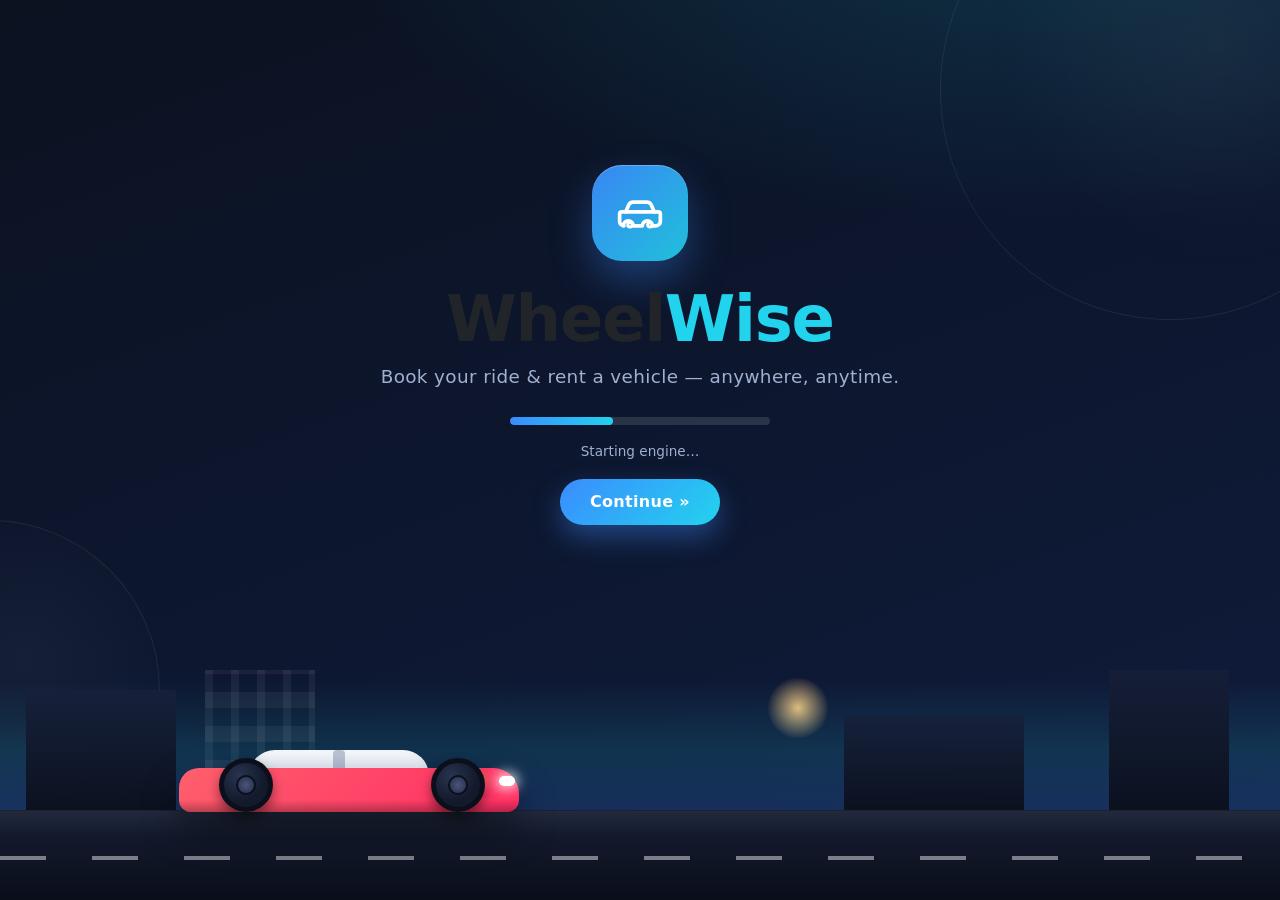
==== index.html @ 5a42f60f "R1 frontend validation" ====
<!DOCTYPE html>
<html lang="en">
<head>
    <meta charset="UTF-8">
    <meta name="viewport" content="width=device-width, initial-scale=1.0">
    <title>WheelWise | Vehicle Booking</title>

    <!-- Bootstrap 5 CSS (CDN) -->
    <link href="https://cdn.jsdelivr.net/npm/bootstrap@5.3.3/dist/css/bootstrap.min.css" rel="stylesheet">

    <!-- Custom CSS -->
    <link rel="stylesheet" href="css/style.css">
</head>
<body>

    <!-- =============================================
         SPLASH SCREEN
         index.html → auto-navigates → login.html
         ============================================= -->
    <section id="splash" class="splash-screen d-flex align-items-center justify-content-center text-center">

        <!-- Decorative background rings -->
        <div class="splash-bg-rings" aria-hidden="true">
            <span class="bg-ring bg-ring-1"></span>
            <span class="bg-ring bg-ring-2"></span>
        </div>

        <!-- Main splash content -->
        <div class="container splash-content">
            <div class="row justify-content-center">
                <div class="col-12 col-sm-10 col-md-8 col-lg-6">

                    <!-- Brand logo badge -->
                    <div class="splash-logo mx-auto d-flex align-items-center justify-content-center">
                        <svg viewBox="0 0 24 24" fill="none" xmlns="http://www.w3.org/2000/svg" role="img" aria-label="WheelWise car logo">
                            <path d="M5.4 11.5 6.8 8.3a2.2 2.2 0 0 1 2-1.3h6.4a2.2 2.2 0 0 1 2 1.3l1.4 3.2"
                                  stroke="#fff" stroke-width="1.7" stroke-linecap="round" stroke-linejoin="round"/>
                            <path d="M3.6 11.5h16.8a1 1 0 0 1 1 1v3.4a2 2 0 0 1-2 2h-1.7a2.3 2.3 0 0 0-4.6 0h-4.2a2.3 2.3 0 0 0-4.6 0H4.6a2 2 0 0 1-2-2v-3.4a1 1 0 0 1 1-1z"
                                  stroke="#fff" stroke-width="1.7" stroke-linejoin="round"/>
                            <circle cx="7.4" cy="17.4" r="1.05" stroke="#fff" stroke-width="1.4"/>
                            <circle cx="16.6" cy="17.4" r="1.05" stroke="#fff" stroke-width="1.4"/>
                        </svg>
                    </div>

                    <!-- App name -->
                    <h1 class="app-name">Wheel<span class="text-accent">Wise</span></h1>

                    <!-- Tagline -->
                    <p class="app-tagline mb-0">
                        Book your ride &amp; rent a vehicle — anywhere, anytime.
                    </p>

                    <!-- Loading progress -->
                    <div class="progress splash-loader mx-auto" role="progressbar" aria-label="Loading the app"
                         aria-valuemin="0" aria-valuemax="100">
                        <div id="splashProgress" class="progress-bar progress-bar-striped progress-bar-animated"
                             style="width: 0%;"></div>
                    </div>

                    <!-- Status text -->
                    <p id="splashStatus" class="splash-status mt-3 mb-0">Starting engine…</p>

                    <!-- Continue button -->
                    <button id="btnContinue" type="button" class="btn btn-continue mt-3">
                        Continue&nbsp;&raquo;
                    </button>

                </div>
            </div>
        </div>

        <!-- Vehicle-themed visual area (bottom scene) -->
        <div class="vehicle-scene" aria-hidden="true">
            <div class="scene-glow"></div>
            <div class="scene-sky"></div>

            <!-- City skyline silhouette -->
            <div class="skyline">
                <span class="bldg b1"></span>
                <span class="bldg b2"></span>
                <span class="bldg b3"></span>
                <span class="bldg b4"></span>
            </div>

            <!-- Animated car driving onto the road -->
            <div class="road"></div>
            <div class="car-track">
                <div class="car">
                    <div class="car-cabin"></div>
                    <div class="car-body"></div>
                    <span class="car-headlight"></span>
                    <div class="wheel wheel-rear"></div>
                    <div class="wheel wheel-front"></div>
                </div>
            </div>
        </div>

    </section>

    <!-- jQuery (CDN) -->
    <script src="https://code.jquery.com/jquery-3.7.1.min.js"></script>
    <!-- Bootstrap JS bundle (CDN) -->
    <script src="https://cdn.jsdelivr.net/npm/bootstrap@5.3.3/dist/js/bootstrap.bundle.min.js"></script>
    <!-- Custom JS -->
    <script src="js/main.js"></script>

</body>
</html>
---- css/style.css ----
/* =============================================
   WheelWise — Global Stylesheet
   Stack: HTML / CSS / Bootstrap 5
   Design: clean, modern, vehicle-themed
   ============================================= */

/* ─────────────────────────────────────────────
   1. DESIGN TOKENS
   ───────────────────────────────────────────── */
:root {
    /* Dark palette */
    --bg-dark:    #0b1220;
    --bg-deep:    #0d1730;
    --bg-card:    #131c35;
    --accent:     #3b8cff;
    --accent-2:   #22d3ee;
    --text-main:  #f4f7ff;
    --text-muted: #9fb0d0;

    /* Light palette */
    --white:      #ffffff;
    --gray-50:    #f8f9fa;
    --gray-100:   #f1f3f5;
    --gray-200:   #e9ecef;
    --gray-500:   #6c757d;
    --gray-700:   #495057;
    --gray-900:   #212529;

    /* Semantic */
    --success:    #10b981;
    --danger:     #ef4444;
    --warning:    #f59e0b;
}

/* ─────────────────────────────────────────────
   2. RESET / GLOBAL
   ───────────────────────────────────────────── */
*,
*::before,
*::after {
    box-sizing: border-box;
    -webkit-tap-highlight-color: transparent;
}

body {
    margin: 0;
    font-family: system-ui, -apple-system, "Segoe UI", Roboto, Helvetica, Arial, sans-serif;
    font-size: 15px;
    line-height: 1.6;
    color: var(--gray-900);
    background: var(--gray-50);
    -webkit-font-smoothing: antialiased;
    -moz-osx-font-smoothing: grayscale;
}

img { max-width: 100%; height: auto; }
a { color: var(--accent); text-decoration: none; }
a:hover { text-decoration: underline; }

h1, h2, h3, h4, h5, h6 {
    line-height: 1.25;
    font-weight: 700;
    color: var(--gray-900);
}

.text-accent { color: var(--accent-2); }


/* ─────────────────────────────────────────────
   3. SPLASH SCREEN
   ───────────────────────────────────────────── */
.splash-screen {
    position: relative;
    min-height: 100vh;
    overflow: hidden;
    color: var(--text-main);
    background:
        radial-gradient(1200px 520px at 82% -10%, rgba(34, 211, 238, 0.16), transparent 60%),
        radial-gradient(900px 480px at 8% 112%, rgba(59, 140, 255, 0.20), transparent 60%),
        linear-gradient(160deg, var(--bg-dark) 0%, var(--bg-deep) 55%, #101c3d 100%);
}

/* Decorative background rings */
.splash-bg-rings {
    position: absolute;
    inset: 0;
    z-index: 0;
    pointer-events: none;
}
.bg-ring {
    position: absolute;
    border: 1px solid rgba(255, 255, 255, 0.07);
    border-radius: 50%;
    background: radial-gradient(circle at 60% 40%, rgba(255, 255, 255, 0.04), transparent 60%);
}
.bg-ring-1 { width: 460px; height: 460px; top: -140px; right: -120px; }
.bg-ring-2 { width: 340px; height: 340px; bottom: 40px; left: -180px; }

/* Main content sits above the vehicle scene */
.splash-content {
    position: relative;
    z-index: 2;
    padding-bottom: 210px;
}

/* Brand logo badge */
.splash-logo {
    width: 96px;
    height: 96px;
    border-radius: 30px;
    background: linear-gradient(135deg, rgba(59, 140, 255, 0.95), rgba(34, 211, 238, 0.9));
    box-shadow: 0 18px 40px rgba(59, 140, 255, 0.35), inset 0 1px 0 rgba(255, 255, 255, 0.25);
    animation: splashFadeUp .7s ease both;
}
.splash-logo svg { width: 52px; height: 52px; }

/* App name + tagline */
.app-name {
    font-size: clamp(2.5rem, 7vw, 4rem);
    font-weight: 800;
    letter-spacing: -0.02em;
    margin: 1.1rem 0 0.2rem;
    animation: splashFadeUp .7s ease .12s both;
}
.app-name .text-accent { color: var(--accent-2); }

.app-tagline {
    font-size: clamp(.95rem, 2.6vw, 1.15rem);
    color: var(--text-muted);
    letter-spacing: .02em;
    animation: splashFadeUp .7s ease .22s both;
}

/* Loading progress bar */
.splash-loader {
    height: 8px;
    max-width: 260px;
    width: 100%;
    margin: 1.6rem auto 0;
    border-radius: 999px;
    background: rgba(255, 255, 255, 0.12);
    overflow: hidden;
    animation: splashFadeUp .7s ease .32s both;
}
.splash-loader .progress-bar {
    background: linear-gradient(90deg, var(--accent), var(--accent-2));
    border-radius: 999px;
}

.splash-status {
    font-size: .85rem;
    color: var(--text-muted);
    animation: splashFadeUp .7s ease .42s both;
}

/* Continue button */
.btn-continue {
    background: linear-gradient(135deg, var(--accent), var(--accent-2));
    color: #fff;
    border: 0;
    padding: .7rem 1.9rem;
    border-radius: 50rem;
    font-weight: 600;
    letter-spacing: .02em;
    box-shadow: 0 12px 28px rgba(59, 140, 255, 0.4);
    transition: transform .18s ease, box-shadow .18s ease, filter .18s ease;
    animation: splashFadeUp .7s ease .52s both;
}
.btn-continue:hover,
.btn-continue:focus {
    color: #fff;
    transform: translateY(-2px);
    box-shadow: 0 16px 34px rgba(59, 140, 255, 0.5);
    filter: brightness(1.04);
    text-decoration: none;
}

/* Entrance keyframe */
@keyframes splashFadeUp {
    from { opacity: 0; transform: translateY(26px); }
    to   { opacity: 1; transform: translateY(0); }
}

/* ─────────────────────────────────────────────
   4. VEHICLE SCENE (splash screen bottom)
   ───────────────────────────────────────────── */
.vehicle-scene {
    position: absolute;
    left: 0;
    right: 0;
    bottom: 0;
    height: 230px;
    overflow: hidden;
    pointer-events: none;
    z-index: 1;
}

/* Distant sunset glow */
.scene-glow {
    position: absolute;
    left: 60%;
    top: 8px;
    width: 60px;
    height: 60px;
    border-radius: 50%;
    background: radial-gradient(circle, rgba(255, 205, 130, 0.9), rgba(255, 170, 90, 0.05) 70%);
}
.scene-sky {
    position: absolute;
    left: 0;
    right: 0;
    bottom: 90px;
    height: 130px;
    background: linear-gradient(180deg, transparent, rgba(34, 211, 238, 0.14) 55%, rgba(59, 140, 255, 0.18));
}

/* City skyline */
.skyline {
    position: absolute;
    inset: 10px 0 90px 0;
}
.bldg {
    position: absolute;
    bottom: 0;
    background: linear-gradient(180deg, rgba(22, 32, 58, 0.92), rgba(11, 15, 28, 0.95));
    border-radius: 4px 4px 0 0;
}
.bldg.b1 { width: 150px; height: 120px; left: 2%; }
.bldg.b2 {
    width: 110px; height: 175px; left: 16%;
    background-image:
        repeating-linear-gradient(90deg, rgba(255, 255, 255, 0.06) 0 8px, transparent 8px 26px),
        repeating-linear-gradient(0deg, rgba(255, 255, 255, 0.05) 0 16px, transparent 16px 34px);
}
.bldg.b3 { width: 180px; height: 95px; right: 20%; }
.bldg.b4 { width: 120px; height: 150px; right: 4%; }

/* Road */
.road {
    position: absolute;
    left: 0;
    right: 0;
    bottom: 0;
    height: 90px;
    background: linear-gradient(to bottom, #161e33, #0a0e1a);
    border-top: 1px solid rgba(255, 255, 255, 0.08);
    z-index: 2;
}
.road::before {
    content: "";
    position: absolute;
    top: 50%;
    left: 0;
    right: 0;
    height: 4px;
    background-image: linear-gradient(90deg, rgba(255, 255, 255, 0.45) 0 46px, transparent 46px 92px);
    background-size: 92px 4px;
    background-repeat: repeat-x;
}
.road::after {
    content: "";
    position: absolute;
    top: 0;
    left: 0;
    right: 0;
    height: 26px;
    background: linear-gradient(to bottom, rgba(255, 255, 255, 0.05), transparent);
}

/* Animated car (splash-only CSS car) */
.car-track {
    position: absolute;
    left: 0;
    right: 0;
    bottom: 88px;
    z-index: 3;
    transform-origin: left center;
    animation: carDrive 1.5s cubic-bezier(.16, .8, .3, 1) both;
}
.car {
    position: relative;
    width: 340px;
    height: 64px;
    margin-left: 14%;
    animation: carIdle 2.6s ease-in-out .3s infinite;
}

/* Car body */
.car-body {
    position: absolute;
    left: 0;
    right: 0;
    top: 20px;
    bottom: 0;
    border-radius: 20px 26px 12px 12px;
    background: linear-gradient(135deg, #ff5f6d, #ff2e63);
    box-shadow: 0 18px 38px rgba(0, 0, 0, 0.45);
}
.car-body::after {
    content: "";
    position: absolute;
    left: 0;
    right: 0;
    bottom: 0;
    height: 12px;
    border-radius: 0 0 12px 12px;
    background: linear-gradient(180deg, rgba(0, 0, 0, 0), rgba(0, 0, 0, 0.28));
}

/* Car cabin (windshield / interior glass) */
.car-cabin {
    position: absolute;
    left: 70px;
    top: 2px;
    width: 180px;
    height: 46px;
    background: linear-gradient(180deg, #f9fbfe, #c9d4e8);
    border-radius: 26px 26px 8px 8px;
    box-shadow: inset 0 -6px 10px rgba(60, 80, 120, 0.18);
}
.car-cabin::before {
    content: "";
    position: absolute;
    top: 0;
    bottom: 8px;
    left: 84px;
    width: 12px;
    background: rgba(80, 96, 140, 0.35);
    border-radius: 4px;
}

/* Headlight (front) */
.car-headlight {
    position: absolute;
    right: 4px;
    top: 28px;
    width: 16px;
    height: 10px;
    background: #fff;
    border-radius: 6px;
    box-shadow: 0 0 12px 4px rgba(255, 255, 255, 0.7);
}
.car-headlight::after {
    content: "";
    position: absolute;
    left: -26px;
    top: 0;
    width: 10px;
    height: 10px;
    border-radius: 4px;
    background: #ffd166;
    box-shadow: 0 0 8px 2px rgba(255, 209, 102, 0.6);
}

/* Wheels */
.wheel {
    position: absolute;
    bottom: 0;
    width: 54px;
    height: 54px;
    border-radius: 50%;
    background: radial-gradient(circle at 35% 30%, #2a3350, #131a2c 60%);
    border: 5px solid #0b0f1c;
    box-shadow: 0 6px 12px rgba(0, 0, 0, 0.45);
}
.wheel::after {
    content: "";
    position: absolute;
    top: 50%;
    left: 50%;
    width: 20px;
    height: 20px;
    margin: -10px 0 0 -10px;
    border-radius: 50%;
    background: radial-gradient(circle, #4a5578, #232c49);
    border: 2px solid #0b0f1c;
}
.wheel-rear  { left: 40px; }
.wheel-front { right: 34px; }

/* Car animations */
@keyframes carDrive {
    from { transform: translateX(150%); }
    to   { transform: translateX(0); }
}
@keyframes carIdle {
    0%, 100% { transform: translateY(0); }
    50%      { transform: translateY(-6px); }
}

/* Splash responsive */
@media (max-width: 991.98px) {
    .vehicle-scene { height: 205px; }
    .car-track { bottom: 78px; }
}

@media (max-width: 767.98px) {
    .splash-content { padding-bottom: 150px; }
    .splash-logo { width: 84px; height: 84px; border-radius: 24px; }
    .splash-logo svg { width: 46px; height: 46px; }
    .skyline { opacity: .7; }
}

@media (max-width: 575.98px) {
    .vehicle-scene { height: 165px; }
    .road { height: 62px; }
    .scene-sky { bottom: 62px; height: 95px; }
    .skyline { bottom: 62px; }
    .car-track { bottom: 60px; }
    .splash-content { padding-bottom: 120px; }
    .btn-continue { padding: .62rem 1.5rem; font-size: .95rem; }

    @keyframes carDrive {
        from { transform: translateX(150%) scale(.62); transform-origin: left center; }
        to   { transform: translateX(0)     scale(.62); transform-origin: left center; }
    }
}

@media (max-height: 620px) {
    .vehicle-scene { height: 150px; }
    .road { height: 58px; }
    .scene-sky { bottom: 58px; height: 85px; }
    .skyline { bottom: 58px; }
    .car-track { bottom: 56px; }
    .splash-content { padding-bottom: 100px; }
}


/* ─────────────────────────────────────────────
   5. AUTH PAGES (Login / Register)
   Light background, centered card
   ───────────────────────────────────────────── */
.auth-screen {
    min-height: 100vh;
    display: flex;
    align-items: center;
    justify-content: center;
    padding: 2.5rem 1rem;
    background: var(--gray-50);
}

.auth-card {
    width: 100%;
    max-width: 440px;
    background: var(--white);
    border: 1px solid var(--gray-200);
    border-radius: 24px;
    padding: 2.4rem 2.5rem 2rem;
    box-shadow: 0 8px 30px rgba(0, 0, 0, 0.08), 0 2px 8px rgba(0, 0, 0, 0.04);
}

/* Branding */
.auth-logo {
    width: 64px;
    height: 64px;
    border-radius: 18px;
    background: linear-gradient(135deg, var(--accent), var(--accent-2));
    box-shadow: 0 12px 26px rgba(59, 140, 255, 0.3);
    display: flex;
    align-items: center;
    justify-content: center;
}
.auth-logo svg { width: 34px; height: 34px; }

.auth-title {
    font-size: clamp(1.6rem, 4vw, 2rem);
    font-weight: 800;
    letter-spacing: -0.02em;
    margin: 1rem 0 0.1rem;
    color: var(--gray-900);
}
.auth-title .text-accent { color: var(--accent); }

.auth-welcome {
    font-size: clamp(1.05rem, 3vw, 1.3rem);
    font-weight: 600;
    margin-bottom: 0.15rem;
    color: var(--gray-900);
}
.auth-subtext {
    font-size: .92rem;
    color: var(--gray-500);
}

/* Form labels + inputs */
.auth-card .form-label {
    font-size: .88rem;
    font-weight: 500;
    color: var(--gray-700);
    margin-bottom: .35rem;
}

.auth-card .form-control {
    background: var(--white);
    border: 1px solid var(--gray-200);
    color: var(--gray-900);
    padding: .68rem .9rem;
    border-radius: 12px;
}
.auth-card .form-control::placeholder { color: var(--gray-500); }
.auth-card .form-control:focus {
    background: var(--white);
    border-color: var(--accent);
    color: var(--gray-900);
    box-shadow: 0 0 0 0.25rem rgba(59, 140, 255, 0.15);
}

/* Input group adornments */
.auth-card .input-group-text {
    background: var(--gray-50);
    border: 1px solid var(--gray-200);
    border-right: 0;
    color: var(--gray-500);
    border-radius: 12px 0 0 12px;
}

.btn-toggle-pw {
    background: var(--gray-50);
    border: 1px solid var(--gray-200);
    border-left: 0;
    color: var(--gray-500);
    border-radius: 0 12px 12px 0;
}
.btn-toggle-pw:hover,
.btn-toggle-pw:focus {
    background: var(--gray-100);
    border-color: var(--gray-200);
    color: var(--gray-700);
    box-shadow: none;
}

/* Remember-me + forgot layout */
.auth-tools .form-check-label {
    font-size: .9rem;
    color: var(--gray-500);
}
.auth-card .form-check-input {
    background-color: var(--gray-100);
    border-color: var(--gray-200);
}
.auth-card .form-check-input:checked {
    background-color: var(--accent);
    border-color: var(--accent);
}
.link-forgot {
    color: var(--accent);
    font-size: .9rem;
    text-decoration: none;
}
.link-forgot:hover {
    color: var(--accent-2);
    text-decoration: underline;
}

/* Validation state */
.auth-card .has-error .invalid-feedback {
    display: block;
    color: var(--danger);
    font-size: .82rem;
    margin-top: .3rem;
}
.auth-card .has-error .form-control {
    border-color: var(--danger);
    background-image: none;
}
.auth-card .has-error .input-group-text,
.auth-card .has-error .btn-toggle-pw {
    border-color: var(--danger);
}

/* Auth alert (forgot password info) */
.auth-alert {
    background: rgba(59, 140, 255, 0.06);
    border: 1px solid rgba(59, 140, 255, 0.2);
    color: var(--gray-700);
    border-radius: 12px;
    font-size: .88rem;
}

/* Submit button */
.btn-login {
    background: var(--bg-dark);
    color: #fff;
    border: 0;
    padding: .75rem 1.5rem;
    border-radius: 50rem;
    font-weight: 600;
    letter-spacing: .02em;
    transition: background .18s ease, transform .18s ease, box-shadow .18s ease;
}
.btn-login:hover,
.btn-login:focus {
    background: var(--accent);
    color: #fff;
    transform: translateY(-2px);
    box-shadow: 0 12px 28px rgba(59, 140, 255, 0.3);
}
.btn-login:disabled {
    opacity: .65;
    transform: none;
    box-shadow: none;
}

.auth-switch {
    color: var(--gray-500);
    font-size: .92rem;
}
.auth-link {
    color: var(--accent);
    font-weight: 600;
    text-decoration: none;
}
.auth-link:hover {
    color: var(--accent-2);
    text-decoration: underline;
}

.auth-foot {
    color: var(--gray-500);
    font-size: .78rem;
    letter-spacing: .04em;
}

/* Auth responsive */
@media (max-width: 767.98px) {
    .auth-card { padding: 2rem 1.6rem 1.7rem; }
    .auth-screen { padding: 1.5rem 1rem; }
}

@media (max-width: 575.98px) {
    .auth-card { padding: 1.7rem 1.2rem 1.5rem; border-radius: 20px; }
    .auth-tools { flex-wrap: wrap; gap: .5rem; }
    .btn-login { padding: .7rem 1.2rem; }
}


/* ─────────────────────────────────────────────
   6. REGISTER PAGE (extends auth styles)
   ───────────────────────────────────────────── */
.register-terms .form-check-label {
    font-size: .88rem;
    color: var(--gray-500);
    cursor: pointer;
}
.register-terms .form-check-input {
    margin-top: .22em;
}

/* Valid (green) state */
.auth-card .form-control.is-valid {
    border-color: var(--success);
    background-image: none;
    box-shadow: 0 0 0 0.25rem rgba(16, 185, 129, 0.12);
}
.auth-card .form-check-input.is-valid {
    border-color: var(--success);
}

/* Error state for terms checkbox */
.auth-card .has-error .form-check-input {
    border-color: var(--danger);
    box-shadow: 0 0 0 0.22rem rgba(239, 68, 68, 0.12);
}


/* ─────────────────────────────────────────────
   7. SHARED: NAVBAR
   ───────────────────────────────────────────── */
.home-navbar {
    background: rgba(11, 18, 32, 0.92);
    backdrop-filter: blur(10px);
    border-bottom: 1px solid rgba(255, 255, 255, 0.08);
}
.home-navbar .navbar-brand {
    color: #fff;
    font-weight: 800;
    letter-spacing: -0.02em;
    text-decoration: none;
}
.navbar-brand .brand-badge {
    width: 34px;
    height: 34px;
    border-radius: 10px;
    background: linear-gradient(135deg, var(--accent), var(--accent-2));
    box-shadow: 0 8px 18px rgba(59, 140, 255, 0.35);
    flex-shrink: 0;
}
.brand-badge svg { width: 20px; height: 20px; }

.navbar-nav .nav-link {
    color: rgba(244, 247, 255, 0.72);
    font-weight: 500;
    margin-inline: .15rem;
    border-radius: 8px;
    transition: color .15s ease, background .15s ease;
    text-decoration: none;
}
.navbar-nav .nav-link:hover { color: #fff; }
.navbar-nav .nav-link.active {
    color: #fff;
    background: rgba(59, 140, 255, 0.18);
}

.navbar-toggler { border-color: rgba(255, 255, 255, 0.25); }
.navbar-toggler:focus { box-shadow: 0 0 0 .2rem rgba(59, 140, 255, 0.25); }
.navbar-toggler-icon {
    background-image: url("data:image/svg+xml,%3csvg xmlns='http://www.w3.org/2000/svg' viewBox='0 0 30 30'%3e%3cpath stroke='rgba(255,255,255,.75)' stroke-linecap='round' stroke-miterlimit='10' stroke-width='2' d='M4 7h22M4 15h22M4 23h22'/%3e%3c/svg%3e");
}

.btn-logout {
    background: transparent;
    border: 1px solid rgba(255, 255, 255, 0.28);
    color: var(--text-main);
    border-radius: 50rem;
    padding: .45rem 1.2rem;
    font-weight: 600;
    transition: all .18s ease;
}
.btn-logout:hover,
.btn-logout:focus {
    background: var(--danger);
    border-color: var(--danger);
    color: #fff;
    box-shadow: none;
}


/* ─────────────────────────────────────────────
   8. HOME PAGE — HERO
   ───────────────────────────────────────────── */
.hero {
    position: relative;
    overflow: hidden;
    padding: 5rem 0 4.5rem;
    background:
        radial-gradient(1000px 480px at 85% 0%, rgba(34, 211, 238, 0.14), transparent 60%),
        radial-gradient(800px 420px at 0% 90%, rgba(59, 140, 255, 0.16), transparent 60%),
        linear-gradient(165deg, var(--bg-dark), var(--bg-deep) 60%, #101c3d);
    border-bottom: 1px solid rgba(255, 255, 255, 0.06);
}
.hero-pill {
    display: inline-block;
    padding: .35rem .9rem;
    font-size: .8rem;
    font-weight: 600;
    letter-spacing: .08em;
    text-transform: uppercase;
    color: var(--accent-2);
    border: 1px solid rgba(34, 211, 238, 0.4);
    border-radius: 50rem;
    background: rgba(34, 211, 238, 0.08);
}
.hero-title {
    font-size: clamp(2.4rem, 6vw, 3.8rem);
    font-weight: 800;
    letter-spacing: -0.02em;
    margin: 1rem 0 .75rem;
    color: var(--text-main);
}
.hero-text { color: var(--text-muted); font-size: 1.05rem; max-width: 28rem; }

.btn-outline-hero {
    background: transparent;
    border: 1px solid rgba(255, 255, 255, 0.3);
    color: var(--text-main);
    border-radius: 50rem;
    padding: .7rem 1.4rem;
    font-weight: 600;
    transition: all .18s ease;
    text-decoration: none;
}
.btn-outline-hero:hover {
    background: rgba(255, 255, 255, 0.1);
    color: #fff;
    text-decoration: none;
}

.hero-stats { gap: 1.6rem; margin-top: 1.8rem; }
.hero-stats .stat b {
    display: block;
    font-size: 1.5rem;
    font-weight: 800;
    color: #fff;
    line-height: 1.1;
}
.hero-stats .stat span { font-size: .82rem; color: var(--text-muted); }

/* Hero real vehicle photo */
.hero-car-wrap { position: relative; }
.hero-car-wrap img {
    max-width: 540px;
    width: 100%;
    display: block;
    margin: 0 auto;
    filter: drop-shadow(0 24px 40px rgba(0, 0, 0, 0.5));
    animation: heroFloat 4.5s ease-in-out infinite;
}
.hero-road {
    height: 6px;
    margin: 10px 6% 0;
    border-radius: 999px;
    background: linear-gradient(90deg, transparent, rgba(255, 255, 255, 0.5) 14%, rgba(255, 255, 255, 0.5) 86%, transparent);
}
@keyframes heroFloat {
    0%, 100% { transform: translateY(0); }
    50%      { transform: translateY(-12px); }
}

/* Hero responsive */
@media (max-width: 991.98px) {
    .hero { padding: 3.5rem 0; }
    .hero-car-wrap { max-width: 480px; margin: 0 auto; }
}
@media (max-width: 767.98px) {
    .hero-stats { gap: 1.1rem; }
}
@media (max-width: 575.98px) {
    .hero { padding: 3rem 0; }
    .hero-stats .stat b { font-size: 1.2rem; }
}


/* ─────────────────────────────────────────────
   9. SHARED: SECTIONS & TITLES
   ───────────────────────────────────────────── */
.section-pad { padding: 4rem 0; }
.section-title {
    font-weight: 800;
    font-size: clamp(1.7rem, 4vw, 2.3rem);
    letter-spacing: -0.02em;
    color: var(--gray-900);
    margin-bottom: .25rem;
}
.section-sub { color: var(--gray-500); margin-bottom: 0; }

/* Dark-section overrides: titles inside dark hero/footer stay white */
.hero .section-title,
.hero .section-sub,
.dark-section .section-title,
.dark-section .section-sub {
    color: var(--text-main);
}


/* ─────────────────────────────────────────────
   10. SHARED: SEARCH CARD
   ───────────────────────────────────────────── */
.search-card {
    background: var(--white);
    border: 1px solid var(--gray-200);
    border-radius: 20px;
    padding: 1.8rem;
    box-shadow: 0 4px 20px rgba(0, 0, 0, 0.06), 0 1px 4px rgba(0, 0, 0, 0.03);
}
.search-title {
    font-weight: 700;
    font-size: 1.2rem;
    color: var(--gray-900);
    margin-bottom: 1.1rem;
}
.search-card .form-label {
    font-size: .8rem;
    color: var(--gray-500);
    font-weight: 500;
    margin-bottom: .3rem;
}
.search-card .form-control,
.search-card .form-select {
    background: var(--white);
    border: 1px solid var(--gray-200);
    color: var(--gray-900);
    border-radius: 12px;
    padding: .6rem .8rem;
}
.search-card .form-control:focus,
.search-card .form-select:focus {
    background: var(--white);
    border-color: var(--accent);
    color: var(--gray-900);
    box-shadow: 0 0 0 0.25rem rgba(59, 140, 255, 0.12);
}
.search-card .form-select option { color: var(--gray-900); background: var(--white); }
input[type="date"]::-webkit-calendar-picker-indicator { cursor: pointer; }

.btn-search {
    padding: .6rem 1.6rem;
}
.search-count { margin: .9rem 0 0; font-size: .85rem; color: var(--gray-500); }

@media (max-width: 767.98px) {
    .search-card { padding: 1.3rem; }
}


/* ─────────────────────────────────────────────
   11. VEHICLE CARDS (shared across home + vehicles)
   ───────────────────────────────────────────── */

/* --- Vehicle tile: real photo --- */
.vehicle-tile-wrap {
    position: relative;
    width: 100%;
    height: 200px;
    overflow: hidden;
    background: var(--gray-100);
    border-radius: 12px 12px 0 0;
}

.vehicle-tile-img {
    width: 100%;
    height: 100%;
    object-fit: cover;
    transition: transform 0.3s ease;
}

/* --- Card shell --- */
.vehicle-card {
    background: var(--white);
    border: 1px solid var(--gray-200);
    border-radius: 18px;
    overflow: hidden;
    height: 100%;
    transition: transform .2s ease, border-color .2s ease, box-shadow .2s ease;
}
.vehicle-card:hover {
    transform: translateY(-6px);
    border-color: var(--accent);
    box-shadow: 0 18px 40px rgba(0, 0, 0, 0.1);
}
.vehicle-card:hover .vehicle-tile-img {
    transform: scale(1.05);
}

/* Card body */
.vehicle-card-body {
    padding: 1rem 1.1rem 1.1rem;
}
.vehicle-name {
    font-weight: 700;
    font-size: 1.05rem;
    color: var(--gray-900);
}
.type-badge {
    font-size: .72rem;
    font-weight: 600;
    padding: .25rem .6rem;
    border-radius: 50rem;
    background: rgba(59, 140, 255, 0.08);
    color: var(--accent);
    border: 1px solid rgba(59, 140, 255, 0.2);
    white-space: nowrap;
}
.vehicle-meta { color: var(--gray-500); font-size: .82rem; }
.vehicle-price {
    font-size: 1.25rem;
    font-weight: 800;
    color: var(--gray-900);
    margin-bottom: 0;
}
.vehicle-price small {
    font-size: .75rem;
    font-weight: 500;
    color: var(--gray-500);
    margin-left: .15rem;
}

.btn-view {
    background: var(--bg-dark);
    color: #fff;
    border: 0;
    border-radius: 50rem;
    padding: .42rem 1rem;
    font-size: .85rem;
    font-weight: 600;
    transition: background .18s ease, transform .18s ease;
    text-decoration: none;
}
.btn-view:hover {
    background: var(--accent);
    color: #fff;
    transform: translateY(-1px);
    text-decoration: none;
}


/* ─────────────────────────────────────────────
   12. QUICK ACTIONS
   ───────────────────────────────────────────── */
.quick-card {
    display: block;
    background: var(--white);
    border: 1px solid var(--gray-200);
    border-radius: 18px;
    padding: 1.6rem;
    height: 100%;
    color: var(--gray-900);
    text-decoration: none;
    transition: transform .2s ease, border-color .2s ease, box-shadow .2s ease;
}
.quick-card:hover {
    transform: translateY(-5px);
    border-color: var(--accent);
    box-shadow: 0 12px 28px rgba(0, 0, 0, 0.07);
    color: var(--gray-900);
    text-decoration: none;
}
.quick-icon {
    width: 52px;
    height: 52px;
    border-radius: 14px;
    display: flex;
    align-items: center;
    justify-content: center;
    background: linear-gradient(135deg, var(--accent), var(--accent-2));
    box-shadow: 0 10px 22px rgba(59, 140, 255, 0.25);
    margin-bottom: 1rem;
}
.quick-icon svg { width: 26px; height: 26px; stroke: #fff; fill: none; }
.quick-card h5 { font-weight: 700; color: var(--gray-900); margin-bottom: .35rem; }
.quick-card p { color: var(--gray-500); font-size: .9rem; margin-bottom: 0; }


/* ─────────────────────────────────────────────
   13. HOME FOOTER
   ───────────────────────────────────────────── */
.home-footer {
    border-top: 1px solid rgba(255, 255, 255, 0.08);
    background: var(--bg-dark);
    color: var(--text-muted);
    font-size: .85rem;
}
.footer-links { color: rgba(159, 176, 208, 0.6); }
.footer-links a { color: rgba(159, 176, 208, 0.8); text-decoration: none; }
.footer-links a:hover { color: var(--text-main); text-decoration: underline; }

/* Home page responsive */
@media (max-width: 991.98px) {
    .section-pad { padding: 3rem 0; }
}
@media (max-width: 767.98px) {
    .section-pad { padding: 2.5rem 0; }
}


/* ─────────────────────────────────────────────
   14. VEHICLES PAGE (listing / filters)
   ───────────────────────────────────────────── */
.page-bg { background: var(--gray-50); }

/* Availability badge */
.avail-badge {
    font-size: .72rem;
    font-weight: 600;
    padding: .25rem .6rem;
    border-radius: 50rem;
    white-space: nowrap;
}
.avail-badge.available {
    background: rgba(16, 185, 129, 0.1);
    color: var(--success);
    border: 1px solid rgba(16, 185, 129, 0.3);
}
.avail-badge.unavailable {
    background: rgba(239, 68, 68, 0.08);
    color: var(--danger);
    border: 1px solid rgba(239, 68, 68, 0.25);
}

/* Filter / toolbar area */
.vehicles-toolbar {
    background: var(--white);
    border: 1px solid var(--gray-200);
    border-radius: 16px;
    padding: 1rem 1.2rem;
    box-shadow: 0 2px 8px rgba(0, 0, 0, 0.04);
}
.vehicles-toolbar .form-label {
    font-size: .82rem;
    color: var(--gray-500);
    font-weight: 500;
    margin-bottom: .3rem;
}
.vehicles-toolbar .form-control,
.vehicles-toolbar .form-select {
    background: var(--white);
    border: 1px solid var(--gray-200);
    color: var(--gray-900);
    border-radius: 12px;
    padding: .5rem .75rem;
}
.vehicles-toolbar .form-control:focus,
.vehicles-toolbar .form-select:focus {
    border-color: var(--accent);
    box-shadow: 0 0 0 0.2rem rgba(59, 140, 255, 0.1);
}
.vehicles-toolbar .form-select option { color: var(--gray-900); background: var(--white); }

/* Clear filters button */
.btn-clear-filters {
    background: transparent;
    border: 1px solid var(--gray-200);
    color: var(--gray-700);
    border-radius: 50rem;
    padding: .6rem 1.3rem;
    font-weight: 600;
    transition: all .18s ease;
}
.btn-clear-filters:hover,
.btn-clear-filters:focus {
    background: var(--gray-100);
    border-color: var(--gray-500);
    color: var(--gray-900);
    box-shadow: none;
}

/* Sort controls */
.sort-label { color: var(--gray-500); font-size: .88rem; white-space: nowrap; }
.sort-select {
    width: auto;
    min-width: 200px;
    background: var(--white);
    border: 1px solid var(--gray-200);
    color: var(--gray-900);
    border-radius: 12px;
    padding: .45rem .9rem;
}
.sort-select:focus {
    border-color: var(--accent);
    box-shadow: 0 0 0 0.2rem rgba(59, 140, 255, 0.1);
}
.sort-select option { color: var(--gray-900); background: var(--white); }

/* No-results block */
.no-results h3 { color: var(--gray-900); font-weight: 700; margin-bottom: .3rem; }
.no-results p { color: var(--gray-500); }
.no-results-icon {
    width: 68px;
    height: 68px;
    border-radius: 50%;
    display: flex;
    align-items: center;
    justify-content: center;
    background: var(--gray-100);
    border: 1px solid var(--gray-200);
}
.no-results-icon svg {
    width: 30px;
    height: 30px;
    stroke: var(--accent);
}

/* Vehicles page responsive */
@media (max-width: 991.98px) {
    .sort-select { min-width: 180px; }
}
@media (max-width: 767.98px) {
    .vehicles-toolbar { align-items: flex-start; }
    .sort-select { width: 100%; }
}


/* ─────────────────────────────────────────────
   15. VEHICLE DETAILS PAGE
   ───────────────────────────────────────────── */

/* Back button */
.btn-back-vehicles {
    background: transparent;
    border: 1px solid var(--gray-200);
    color: var(--gray-700);
    border-radius: 50rem;
    padding: .5rem 1.2rem;
    font-weight: 600;
    transition: all .18s ease;
    text-decoration: none;
}
.btn-back-vehicles:hover,
.btn-back-vehicles:focus {
    background: var(--gray-100);
    border-color: var(--gray-500);
    color: var(--gray-900);
    box-shadow: none;
    text-decoration: none;
}

/* Card container */
.details-card {
    background: var(--white);
    border: 1px solid var(--gray-200);
    border-radius: 20px;
    padding: 1.5rem;
    box-shadow: 0 2px 12px rgba(0, 0, 0, 0.04);
}
.details-title {
    font-size: 1.15rem;
    font-weight: 700;
    color: var(--gray-900);
    margin-bottom: 1rem;
}

/* Large vehicle photo */
.detail-tile-img {
    width: 100%;
    height: auto;
    max-height: 400px;
    object-fit: cover;
    border-radius: 12px;
    display: block;
}

.detail-name {
    font-size: clamp(1.5rem, 3vw, 2.1rem);
    font-weight: 800;
    letter-spacing: -0.02em;
    color: var(--gray-900);
    margin-bottom: 0;
}
.detail-description { color: var(--gray-500); line-height: 1.7; margin-bottom: 0; }

/* Features grid */
.feature-list {
    list-style: none;
    margin: 0;
    padding: 0;
    display: grid;
    gap: .6rem;
    grid-template-columns: 1fr;
}
@media (min-width: 576px) {
    .feature-list { grid-template-columns: 1fr 1fr; }
}
.feature-list li {
    display: flex;
    align-items: center;
    gap: .55rem;
    color: var(--gray-700);
    font-size: .92rem;
    background: var(--gray-50);
    border: 1px solid var(--gray-200);
    padding: .55rem .75rem;
    border-radius: 10px;
}
.feature-list li::before {
    content: "\2713";
    color: var(--success);
    font-weight: 700;
}

/* Specifications */
.spec-row {
    display: flex;
    justify-content: space-between;
    align-items: center;
    padding: .55rem 0;
    border-bottom: 1px dashed var(--gray-200);
    font-size: .95rem;
}
.spec-row:last-child { border-bottom: 0; }
.spec-label { color: var(--gray-500); }
.spec-value { color: var(--gray-900); font-weight: 600; }

/* Booking summary (details page sidebar) */
.summary-img-wrap {
    width: 100%;
    height: 160px;
    overflow: hidden;
    border-radius: 8px;
    margin-bottom: 12px;
    background: var(--gray-100);
}
.summary-img-wrap img {
    width: 100%;
    height: 100%;
    object-fit: cover;
}

/* Vehicle photo in the confirmation page (booking.html "Your Ride", confirmation.html "Vehicle") */
.confirmation-img-wrap {
    width: 100%;
    height: 180px;
    overflow: hidden;
    border-radius: 8px;
    margin-bottom: 14px;
    background: var(--gray-100);
}
.confirmation-img-wrap img {
    width: 100%;
    height: 100%;
    object-fit: cover;
    display: block;
}

/* Vehicle photo strip on My Bookings cards */
.booking-card-img {
    width: 100%;
    height: 140px;
    object-fit: cover;
    display: block;
    background: var(--gray-100);
}

/* Vehicle photo inside the My Bookings detail modal */
.booking-modal-img-wrap {
    width: 100%;
    max-height: 220px;
    overflow: hidden;
    border-radius: 8px;
    margin-bottom: 14px;
    background: var(--gray-100);
}
.booking-modal-img-wrap img {
    width: 100%;
    height: 100%;
    object-fit: cover;
    display: block;
}

.summary-row {
    display: flex;
    justify-content: space-between;
    align-items: center;
    padding: .45rem 0;
    color: var(--gray-500);
    font-size: .95rem;
}
.summary-row strong { color: var(--gray-900); }
.days-input {
    width: 96px;
    text-align: center;
    background: var(--white);
    border: 1px solid var(--gray-200);
    color: var(--gray-900);
    border-radius: 12px;
    padding: .45rem .6rem;
}
.days-input:focus {
    border-color: var(--accent);
    color: var(--gray-900);
    box-shadow: 0 0 0 0.2rem rgba(59, 140, 255, 0.12);
}
.summary-total-row {
    padding-top: .6rem;
    border-top: 1px dashed var(--gray-200);
}
.summary-total {
    font-size: 1.5rem;
    font-weight: 800;
    color: var(--accent);
}
.booking-summary .invalid-feedback {
    color: var(--danger);
    font-size: .8rem;
}
.booking-summary .invalid-feedback.show { display: block; }
.days-input.is-invalid {
    border-color: var(--danger);
    box-shadow: 0 0 0 0.2rem rgba(239, 68, 68, 0.1);
}
.detail-note { color: var(--gray-500); font-size: .8rem; text-align: center; margin-bottom: 0; }

/* Sticky summary column (desktop only) */
@media (min-width: 992px) {
    .booking-sticky { position: sticky; top: 96px; }
}


/* ─────────────────────────────────────────────
   16. BOOKING PAGE
   ───────────────────────────────────────────── */

/* Form fields inside details-cards */
.details-card .form-label {
    font-size: .85rem;
    font-weight: 500;
    color: var(--gray-700);
    margin-bottom: .35rem;
}
.details-card .form-control {
    background: var(--white);
    border: 1px solid var(--gray-200);
    color: var(--gray-900);
    border-radius: 12px;
    padding: .6rem .8rem;
}
.details-card .form-control::placeholder { color: var(--gray-500); }
.details-card .form-control:focus {
    background: var(--white);
    border-color: var(--accent);
    color: var(--gray-900);
    box-shadow: 0 0 0 0.25rem rgba(59, 140, 255, 0.12);
}
.details-card .has-error .form-control {
    border-color: var(--danger);
    box-shadow: 0 0 0 0.22rem rgba(239, 68, 68, 0.1);
}
.details-card .has-error .invalid-feedback {
    display: block;
    color: var(--danger);
    font-size: .82rem;
    margin-top: .3rem;
}
.details-card .form-check-input {
    background-color: var(--gray-100);
    border-color: var(--gray-200);
}
.details-card .form-check-input:checked {
    background-color: var(--accent);
    border-color: var(--accent);
}
.details-card .has-error .form-check-input {
    border-color: var(--danger);
    box-shadow: 0 0 0 0.22rem rgba(239, 68, 68, 0.1);
}

/* The booking page's Terms & Conditions block sits OUTSIDE the
   .details-card wrappers, so it needs its own visible error state.
   Same visuals as the card fields above. */
.mb-4.has-error .invalid-feedback {
    display: block;
    color: var(--danger);
    font-size: .82rem;
    margin-top: .3rem;
}
.mb-4.has-error .form-check-input {
    border-color: var(--danger);
    box-shadow: 0 0 0 0.22rem rgba(239, 68, 68, 0.1);
}

/* Payment options */
.payment-option { display: block; cursor: pointer; }
.payment-option input {
    position: absolute;
    opacity: 0;
    pointer-events: none;
}
.payment-box {
    display: flex;
    align-items: center;
    gap: .9rem;
    border: 1px solid var(--gray-200);
    background: var(--white);
    border-radius: 14px;
    padding: 1rem;
    height: 100%;
    transition: border-color .15s ease, background .15s ease, box-shadow .15s ease;
}
.payment-option input:checked ~ .payment-box,
.payment-option.selected .payment-box {
    border-color: var(--accent);
    background: rgba(59, 140, 255, 0.04);
    box-shadow: 0 0 0 0.15rem rgba(59, 140, 255, 0.1);
}
.payment-box strong { display: block; color: var(--gray-900); font-size: .95rem; }
.payment-sub { display: block; color: var(--gray-500); font-size: .78rem; margin-top: .15rem; }
.payment-icon {
    width: 44px;
    height: 44px;
    border-radius: 12px;
    flex-shrink: 0;
    display: flex;
    align-items: center;
    justify-content: center;
    background: linear-gradient(135deg, var(--accent), var(--accent-2));
    box-shadow: 0 8px 18px rgba(59, 140, 255, 0.25);
}
.payment-icon svg { width: 22px; height: 22px; stroke: #fff; fill: none; }
.payment-note { color: var(--gray-500); font-size: .8rem; margin-top: .7rem; }

/* "Your Ride" summary */
.summary-vehicle-name {
    font-size: 1.35rem;
    font-weight: 800;
    letter-spacing: -0.01em;
    color: var(--gray-900);
    margin-bottom: .6rem;
}
.booking-summary .summary-row { border-bottom: 1px dashed var(--gray-200); }

/* Confirm button loading state */
#btnConfirm:disabled { opacity: .65; transform: none; }

/* Booking page responsive */
@media (max-width: 767.98px) {
    .booking-page .details-card { margin-bottom: 1rem; }
}


/* ─────────────────────────────────────────────
   17. CONFIRMATION PAGE
   ───────────────────────────────────────────── */

/* Success circle + checkmark */
.success-icon {
    width: 72px;
    height: 72px;
    border-radius: 50%;
    display: flex;
    align-items: center;
    justify-content: center;
    background: rgba(16, 185, 129, 0.1);
    border: 2px solid rgba(16, 185, 129, 0.4);
    animation: successPop .45s ease-out;
}
.success-icon svg {
    width: 36px;
    height: 36px;
    stroke: var(--success);
    fill: none;
}
@keyframes successPop {
    0%   { transform: scale(0.5); opacity: 0; }
    60%  { transform: scale(1.12); }
    100% { transform: scale(1); opacity: 1; }
}

/* Booking ID pill */
.id-pill {
    display: inline-block;
    padding: .3rem .9rem;
    font-size: .88rem;
    font-weight: 700;
    letter-spacing: .04em;
    color: var(--accent);
    border: 1px solid rgba(59, 140, 255, 0.3);
    border-radius: 50rem;
    background: rgba(59, 140, 255, 0.06);
}

/* Confirmation action buttons */
.confirmation-actions .btn-action {
    padding: .65rem 1.6rem;
    font-weight: 600;
}

/* Responsive */
@media (max-width: 767.98px) {
    .success-icon { width: 60px; height: 60px; }
    .success-icon svg { width: 30px; height: 30px; }
}


/* ─────────────────────────────────────────────
   18. PRINT STYLES — confirmation summary
   ───────────────────────────────────────────── */
@media print {
    body * { visibility: hidden; }

    .print-area,
    .print-area * { visibility: visible; }

    .print-area {
        position: absolute;
        inset: 0;
        width: 100%;
        background: #fff !important;
        color: #111 !important;
        padding: 1.5rem;
    }

    body, body.home-page {
        background: #fff !important;
    }

    .print-area .details-card {
        background: #fff !important;
        border: 1px solid #bbb !important;
        box-shadow: none !important;
        color: #111 !important;
        break-inside: avoid;
    }

    .print-area .section-title,
    .print-area .details-title,
    .print-area .spec-value,
    .print-area .summary-vehicle-name,
    .print-area .summary-total {
        color: #111 !important;
    }

    .print-area .spec-label,
    .print-area .section-sub,
    .print-area .text-muted {
        color: #444 !important;
    }

    .print-area .id-pill {
        color: #066 !important;
        border-color: #066 !important;
        background: rgba(0, 100, 100, 0.08) !important;
    }

    .print-area .avail-badge.available {
        color: #087a3e !important;
        border-color: #087a3e !important;
        background: rgba(8, 122, 62, 0.08) !important;
    }

    .print-area .no-print { display: none !important; }

    .success-icon {
        border-color: #087a3e !important;
        background: rgba(8, 122, 62, 0.12) !important;
    }
    .success-icon svg { stroke: #087a3e !important; }
}


/* ─────────────────────────────────────────────
   19. MY BOOKINGS PAGE
   ───────────────────────────────────────────── */

/* Toolbar (search / filter / sort) */
#bookingControls .form-label {
    font-size: .82rem;
    color: var(--gray-500);
    font-weight: 500;
    margin-bottom: .35rem;
}
#bookingControls .form-control,
#bookingControls .form-select {
    background: var(--white);
    border: 1px solid var(--gray-200);
    color: var(--gray-900);
    border-radius: 12px;
    padding: .6rem .8rem;
}
#bookingControls .form-control::placeholder { color: var(--gray-500); }
#bookingControls .form-control:focus,
#bookingControls .form-select:focus {
    border-color: var(--accent);
    color: var(--gray-900);
    box-shadow: 0 0 0 0.25rem rgba(59, 140, 255, 0.1);
}
#bookingControls .form-select option { color: var(--gray-900); background: var(--white); }
.booking-count { font-size: .85rem; color: var(--gray-500); }

/* Booking cards */
.booking-card {
    display: flex;
    flex-direction: column;
    background: var(--white);
    border: 1px solid var(--gray-200);
    border-radius: 18px;
    overflow: hidden;
    transition: transform .2s ease, border-color .2s ease, box-shadow .2s ease;
}
.booking-card:hover {
    transform: translateY(-4px);
    border-color: var(--accent);
    box-shadow: 0 12px 30px rgba(0, 0, 0, 0.08);
}

/* Booking card photo strip */
.booking-card .vehicle-tile-wrap {
    border-radius: 0;
    height: 140px;
}

.booking-card-head {
    display: flex;
    justify-content: space-between;
    align-items: center;
    gap: .6rem;
    padding: .9rem 1.1rem;
    background: var(--gray-50);
    border-bottom: 1px solid var(--gray-200);
}
.booking-card-id {
    font-size: .85rem;
    font-weight: 700;
    letter-spacing: .03em;
    color: var(--gray-900);
}

/* Status badges */
.booking-status-badge {
    font-size: .72rem;
    font-weight: 700;
    padding: .28rem .65rem;
    border-radius: 50rem;
    white-space: nowrap;
    border: 1px solid transparent;
}
.booking-status-badge.status-confirmed {
    background: rgba(59, 140, 255, 0.08);
    color: var(--accent);
    border-color: rgba(59, 140, 255, 0.25);
}
.booking-status-badge.status-cancelled {
    background: rgba(239, 68, 68, 0.08);
    color: var(--danger);
    border-color: rgba(239, 68, 68, 0.25);
}
.booking-status-badge.status-completed {
    background: rgba(16, 185, 129, 0.08);
    color: var(--success);
    border-color: rgba(16, 185, 129, 0.25);
}

.booking-card-body {
    padding: 1.1rem 1.1rem .9rem;
    flex: 1 1 auto;
}
.booking-card-title {
    font-size: 1.1rem;
    font-weight: 700;
    color: var(--gray-900);
    margin-bottom: .15rem;
}
.booking-card-vehicle-id {
    font-size: .78rem;
    color: var(--gray-500);
    margin-bottom: .8rem;
}
.booking-card-details { display: grid; gap: .3rem; }
.booking-card-row {
    display: flex;
    justify-content: space-between;
    align-items: center;
    font-size: .88rem;
    padding: .3rem 0;
    border-bottom: 1px dashed var(--gray-200);
}
.booking-card-row:last-child { border-bottom: 0; }
.booking-card-row span { color: var(--gray-500); }
.booking-card-row strong { color: var(--gray-900); font-weight: 600; text-align: right; }

.booking-card-foot {
    display: flex;
    justify-content: space-between;
    align-items: center;
    gap: .6rem;
    padding: 1rem 1.1rem;
    border-top: 1px solid var(--gray-200);
}
.booking-card-price {
    font-size: 1.3rem;
    font-weight: 800;
    color: var(--accent);
    white-space: nowrap;
}
.booking-card-price small {
    display: block;
    font-size: .72rem;
    font-weight: 500;
    color: var(--gray-500);
}

/* Card action buttons */
.btn-card-action {
    border-radius: 50rem;
    padding: .45rem .95rem;
    font-size: .82rem;
    font-weight: 600;
    transition: all .18s ease;
}
.btn-view-action {
    background: var(--bg-dark);
    border: 0;
    color: #fff;
    text-decoration: none;
}
.btn-view-action:hover { background: var(--accent); color: #fff; text-decoration: none; }
.btn-cancel-action {
    background: transparent;
    border: 1px solid rgba(239, 68, 68, 0.3);
    color: var(--danger);
}
.btn-cancel-action:hover, .btn-cancel-action:focus {
    background: var(--danger);
    border-color: var(--danger);
    color: #fff;
}
.btn-disabled-action {
    background: var(--gray-100);
    border: 1px solid var(--gray-200);
    color: var(--gray-500);
    opacity: .8;
    cursor: not-allowed;
}

/* Detail / cancel modals */
.booking-modal {
    background: var(--white);
    border: 1px solid var(--gray-200);
    border-radius: 18px;
    color: var(--gray-900);
    box-shadow: 0 20px 60px rgba(0, 0, 0, 0.12);
}
.booking-modal .modal-header {
    border-bottom: 1px solid var(--gray-200);
}
.booking-modal .modal-title {
    font-weight: 700;
    color: var(--gray-900);
}
.booking-modal .modal-footer {
    border-top: 1px solid var(--gray-200);
}
.booking-modal .modal-body {
    color: var(--gray-700);
    max-height: 70vh;
    overflow-y: auto;
}
.modal-section-title {
    font-size: .82rem;
    font-weight: 700;
    text-transform: uppercase;
    letter-spacing: .07em;
    color: var(--accent);
    margin: .4rem 0 .2rem;
}
.booking-modal .spec-row { font-size: .88rem; }
.booking-modal .spec-row .spec-value { text-align: right; }

.cancel-modal { max-width: 400px; margin-inline: auto; }

/* My Bookings responsive */
@media (max-width: 575.98px) {
    .booking-card-foot { flex-direction: column; align-items: flex-start; }
    .booking-card-actions { width: 100%; }
    .booking-card-actions .btn-card-action { flex: 1; }
}


/* ─────────────────────────────────────────────
   20. PROFILE PAGE
   ───────────────────────────────────────────── */

/* Avatar */
.profile-avatar {
    width: 96px;
    height: 96px;
    border-radius: 50%;
    display: flex;
    align-items: center;
    justify-content: center;
    background: linear-gradient(135deg, var(--accent), var(--accent-2));
    box-shadow: 0 12px 26px rgba(59, 140, 255, 0.3);
}
.profile-avatar span {
    font-size: 2rem;
    font-weight: 800;
    letter-spacing: .02em;
    color: #fff;
}
.profile-name {
    font-size: 1.35rem;
    font-weight: 800;
    letter-spacing: -0.01em;
    color: var(--gray-900);
}
.profile-role {
    font-size: .8rem;
    font-weight: 600;
    text-transform: uppercase;
    letter-spacing: .08em;
    color: var(--accent);
}

/* Account actions */
.account-actions { display: grid; gap: .6rem; }
.account-action {
    display: flex;
    align-items: center;
    gap: .8rem;
    text-decoration: none;
    color: var(--gray-900);
    background: var(--white);
    border: 1px solid var(--gray-200);
    border-radius: 14px;
    padding: .8rem .9rem;
    text-align: left;
    transition: all .18s ease;
}
.account-action:hover {
    background: var(--gray-50);
    border-color: var(--accent);
    color: var(--gray-900);
    transform: translateX(2px);
    text-decoration: none;
}
.account-action-icon {
    width: 40px;
    height: 40px;
    border-radius: 10px;
    flex-shrink: 0;
    display: flex;
    align-items: center;
    justify-content: center;
    background: linear-gradient(135deg, var(--accent), var(--accent-2));
    box-shadow: 0 6px 14px rgba(59, 140, 255, 0.22);
}
.account-action-icon svg { width: 20px; height: 20px; stroke: #fff; fill: none; }
.account-action-text { flex: 1 1 auto; min-width: 0; }
.account-action-text strong { display: block; color: var(--gray-900); font-size: .95rem; }
.account-action-text small { color: var(--gray-500); font-size: .78rem; }
.account-action-arrow { color: var(--gray-500); font-size: 1.1rem; }
.account-action-logout {
    width: 100%;
    cursor: pointer;
}
.account-action-logout:hover {
    background: rgba(239, 68, 68, 0.04);
    border-color: rgba(239, 68, 68, 0.3);
}
.account-action-logout .account-action-icon {
    background: linear-gradient(135deg, var(--danger), #f87171);
    box-shadow: 0 6px 14px rgba(239, 68, 68, 0.22);
}

/* Profile success / info alerts */
#profileContent .alert {
    border-radius: 14px;
}

/* Password field with inline Show/Hide toggle */
.pw-field { position: relative; }
.pw-field .form-control { padding-right: 4.2rem; }
.pw-toggle {
    position: absolute;
    top: 50%;
    right: .45rem;
    transform: translateY(-50%);
    border: 0;
    background: transparent;
    color: var(--accent);
    font-size: .8rem;
    font-weight: 700;
    padding: .3rem .55rem;
    border-radius: 8px;
}
.pw-toggle:hover { background: rgba(59, 140, 255, 0.08); }

/* Profile form inherits booking-page field styles */
.details-card .has-error .invalid-feedback {
    display: block;
    color: var(--danger);
    font-size: .82rem;
    margin-top: .3rem;
}

/* Profile responsive */
@media (max-width: 575.98px) {
    .profile-avatar { width: 82px; height: 82px; }
    .profile-avatar span { font-size: 1.7rem; }
}


/* ─────────────────────────────────────────────
   21. UTILITY HELPERS
   ───────────────────────────────────────────── */

/* Ensure no horizontal overflow */
html {
    overflow-x: hidden;
}

/* Button base tweaks */
.btn:focus-visible {
    outline: 2px solid var(--accent);
    outline-offset: 2px;
}

/* Form control focus ring consistency */
.form-control:focus,
.form-select:focus {
    border-color: var(--accent);
    box-shadow: 0 0 0 0.2rem rgba(59, 140, 255, 0.12);
}

/* Sticky header offset for internal pages */
.page-header-sticky {
    position: sticky;
    top: 0;
    z-index: 1020;
    background: var(--white);
    border-bottom: 1px solid var(--gray-200);
    padding: .75rem 0;
}
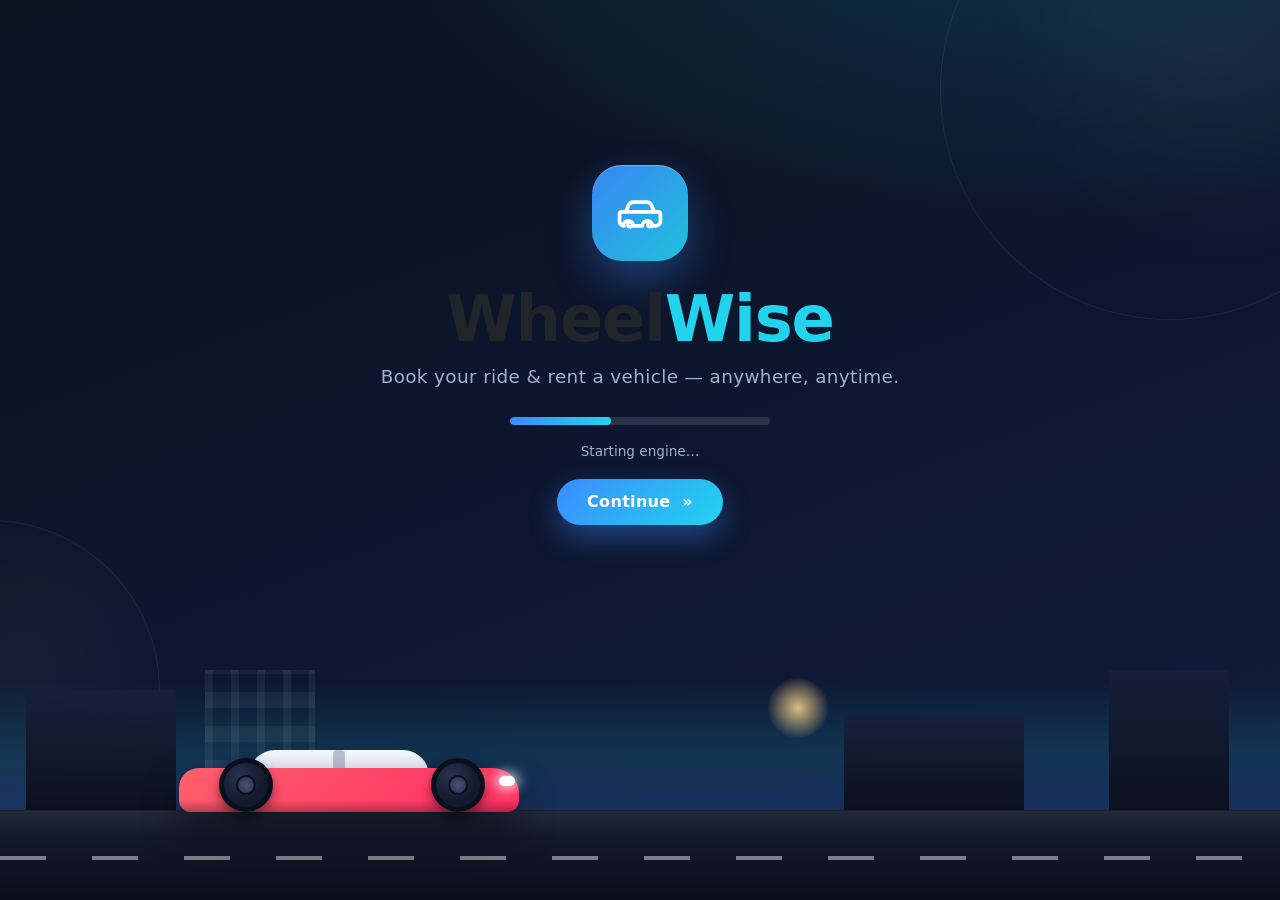
==== commit 2855fd43: "Add admin management system" ====
--- a/index.html
+++ b/index.html
@@ -62,9 +62,41 @@
 
                     <!-- Continue button -->
                     <button id="btnContinue" type="button" class="btn btn-continue mt-3">
-                        Continue&nbsp;&raquo;
+                        Continue &nbsp;&raquo;
                     </button>
 
+                </div>
+            </div>
+        </div>
+
+        <!-- Role Selection Modal -->
+        <div class="modal fade" id="roleModal" tabindex="-1" aria-labelledby="roleModalLabel" aria-hidden="true" data-bs-backdrop="static">
+            <div class="modal-dialog modal-dialog-centered">
+                <div class="modal-content text-start text-white border-secondary" style="background-color: #111827; border-radius: 1rem;">
+                    <div class="modal-header border-secondary">
+                        <h5 class="modal-title fw-bold" id="roleModalLabel">Welcome to WheelWise</h5>
+                    </div>
+                    <div class="modal-body py-4">
+                        <p class="text-light small mb-4" style="color: #cbd5e1 !important;">Please select how you would like to proceed into the system:</p>
+
+                        <div class="d-grid gap-3">
+                            <a href="login.html" class="btn btn-outline-primary text-start p-3 d-flex align-items-center justify-content-between text-white text-decoration-none border-secondary rounded-3 hover-card">
+                                <div>
+                                    <h6 class="fw-bold mb-1 text-info">&bull; Customer Portal</h6>
+                                    <small style="color: #cbd5e1 !important;">Browse vehicle catalogue, make bookings & manage your profile</small>
+                                </div>
+                                <span class="fs-4">&rarr;</span>
+                            </a>
+
+                            <a href="admin-login.html" class="btn btn-outline-info text-start p-3 d-flex align-items-center justify-content-between text-white text-decoration-none border-secondary rounded-3 hover-card">
+                                <div>
+                                    <h6 class="fw-bold mb-1 text-warning">&bull; Admin Portal</h6>
+                                    <small style="color: #cbd5e1 !important;">Securely manage customers, fleet vehicles & all bookings</small>
+                                </div>
+                                <span class="fs-4">&rarr;</span>
+                            </a>
+                        </div>
+                    </div>
                 </div>
             </div>
         </div>
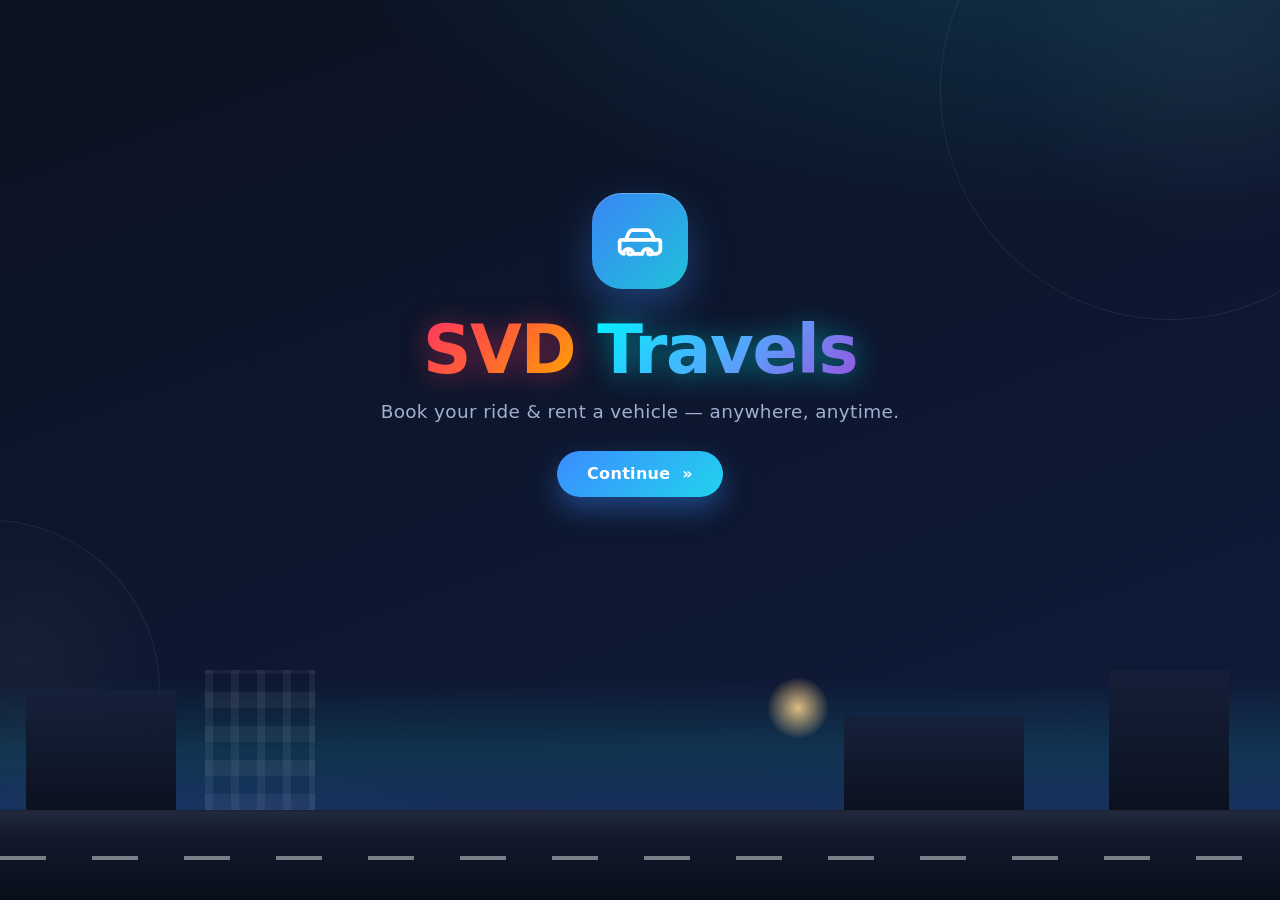
==== commit cb1b07c2: "Upgrade vehicle booking website" ====
--- a/index.html
+++ b/index.html
@@ -3,7 +3,7 @@
 <head>
     <meta charset="UTF-8">
     <meta name="viewport" content="width=device-width, initial-scale=1.0">
-    <title>WheelWise | Vehicle Booking</title>
+    <title>SVD Travels | Vehicle Booking</title>
 
     <!-- Bootstrap 5 CSS (CDN) -->
     <link href="https://cdn.jsdelivr.net/npm/bootstrap@5.3.3/dist/css/bootstrap.min.css" rel="stylesheet">
@@ -32,7 +32,7 @@
 
                     <!-- Brand logo badge -->
                     <div class="splash-logo mx-auto d-flex align-items-center justify-content-center">
-                        <svg viewBox="0 0 24 24" fill="none" xmlns="http://www.w3.org/2000/svg" role="img" aria-label="WheelWise car logo">
+                        <svg viewBox="0 0 24 24" fill="none" xmlns="http://www.w3.org/2000/svg" role="img" aria-label="SVD Travels car logo">
                             <path d="M5.4 11.5 6.8 8.3a2.2 2.2 0 0 1 2-1.3h6.4a2.2 2.2 0 0 1 2 1.3l1.4 3.2"
                                   stroke="#fff" stroke-width="1.7" stroke-linecap="round" stroke-linejoin="round"/>
                             <path d="M3.6 11.5h16.8a1 1 0 0 1 1 1v3.4a2 2 0 0 1-2 2h-1.7a2.3 2.3 0 0 0-4.6 0h-4.2a2.3 2.3 0 0 0-4.6 0H4.6a2 2 0 0 1-2-2v-3.4a1 1 0 0 1 1-1z"
@@ -43,60 +43,18 @@
                     </div>
 
                     <!-- App name -->
-                    <h1 class="app-name">Wheel<span class="text-accent">Wise</span></h1>
+                    <h1 class="app-name"><span class="name-wheel">SVD</span> <span class="name-wise">Travels</span></h1>
 
                     <!-- Tagline -->
                     <p class="app-tagline mb-0">
                         Book your ride &amp; rent a vehicle — anywhere, anytime.
                     </p>
 
-                    <!-- Loading progress -->
-                    <div class="progress splash-loader mx-auto" role="progressbar" aria-label="Loading the app"
-                         aria-valuemin="0" aria-valuemax="100">
-                        <div id="splashProgress" class="progress-bar progress-bar-striped progress-bar-animated"
-                             style="width: 0%;"></div>
-                    </div>
+                    <!-- Continue button -->
+                    <a id="btnContinue" href="login.html" role="button" class="btn btn-continue mt-4">
+                        Continue &nbsp;&raquo;
+                    </a>
 
-                    <!-- Status text -->
-                    <p id="splashStatus" class="splash-status mt-3 mb-0">Starting engine…</p>
-
-                    <!-- Continue button -->
-                    <button id="btnContinue" type="button" class="btn btn-continue mt-3">
-                        Continue &nbsp;&raquo;
-                    </button>
-
-                </div>
-            </div>
-        </div>
-
-        <!-- Role Selection Modal -->
-        <div class="modal fade" id="roleModal" tabindex="-1" aria-labelledby="roleModalLabel" aria-hidden="true" data-bs-backdrop="static">
-            <div class="modal-dialog modal-dialog-centered">
-                <div class="modal-content text-start text-white border-secondary" style="background-color: #111827; border-radius: 1rem;">
-                    <div class="modal-header border-secondary">
-                        <h5 class="modal-title fw-bold" id="roleModalLabel">Welcome to WheelWise</h5>
-                    </div>
-                    <div class="modal-body py-4">
-                        <p class="text-light small mb-4" style="color: #cbd5e1 !important;">Please select how you would like to proceed into the system:</p>
-
-                        <div class="d-grid gap-3">
-                            <a href="login.html" class="btn btn-outline-primary text-start p-3 d-flex align-items-center justify-content-between text-white text-decoration-none border-secondary rounded-3 hover-card">
-                                <div>
-                                    <h6 class="fw-bold mb-1 text-info">&bull; Customer Portal</h6>
-                                    <small style="color: #cbd5e1 !important;">Browse vehicle catalogue, make bookings & manage your profile</small>
-                                </div>
-                                <span class="fs-4">&rarr;</span>
-                            </a>
-
-                            <a href="admin-login.html" class="btn btn-outline-info text-start p-3 d-flex align-items-center justify-content-between text-white text-decoration-none border-secondary rounded-3 hover-card">
-                                <div>
-                                    <h6 class="fw-bold mb-1 text-warning">&bull; Admin Portal</h6>
-                                    <small style="color: #cbd5e1 !important;">Securely manage customers, fleet vehicles & all bookings</small>
-                                </div>
-                                <span class="fs-4">&rarr;</span>
-                            </a>
-                        </div>
-                    </div>
                 </div>
             </div>
         </div>
@@ -114,17 +72,7 @@
                 <span class="bldg b4"></span>
             </div>
 
-            <!-- Animated car driving onto the road -->
             <div class="road"></div>
-            <div class="car-track">
-                <div class="car">
-                    <div class="car-cabin"></div>
-                    <div class="car-body"></div>
-                    <span class="car-headlight"></span>
-                    <div class="wheel wheel-rear"></div>
-                    <div class="wheel wheel-front"></div>
-                </div>
-            </div>
         </div>
 
     </section>
--- a/css/style.css
+++ b/css/style.css
@@ -1,5 +1,5 @@
 /* =============================================
-   WheelWise — Global Stylesheet
+   SVD Travels — Global Stylesheet
    Stack: HTML / CSS / Bootstrap 5
    Design: clean, modern, vehicle-themed
    ============================================= */
@@ -110,25 +110,37 @@
     border-radius: 30px;
     background: linear-gradient(135deg, rgba(59, 140, 255, 0.95), rgba(34, 211, 238, 0.9));
     box-shadow: 0 18px 40px rgba(59, 140, 255, 0.35), inset 0 1px 0 rgba(255, 255, 255, 0.25);
-    animation: splashFadeUp .7s ease both;
 }
 .splash-logo svg { width: 52px; height: 52px; }
 
 /* App name + tagline */
 .app-name {
-    font-size: clamp(2.5rem, 7vw, 4rem);
-    font-weight: 800;
+    font-size: clamp(2.6rem, 7.5vw, 4.2rem);
+    font-weight: 900;
     letter-spacing: -0.02em;
-    margin: 1.1rem 0 0.2rem;
-    animation: splashFadeUp .7s ease .12s both;
-}
-.app-name .text-accent { color: var(--accent-2); }
+    margin: 1.2rem 0 0.3rem;
+    display: inline-block;
+}
+.app-name .name-wheel {
+    background: linear-gradient(135deg, #ff3366 0%, #ff5e36 45%, #ffaa00 100%);
+    -webkit-background-clip: text;
+    -webkit-text-fill-color: transparent;
+    background-clip: text;
+    filter: drop-shadow(0 2px 14px rgba(255, 51, 102, 0.45));
+}
+.app-name .name-wise,
+.app-name .text-accent {
+    background: linear-gradient(135deg, #00f2fe 0%, #4facfe 50%, #9b51e0 100%);
+    -webkit-background-clip: text;
+    -webkit-text-fill-color: transparent;
+    background-clip: text;
+    filter: drop-shadow(0 2px 14px rgba(0, 242, 254, 0.45));
+}
 
 .app-tagline {
     font-size: clamp(.95rem, 2.6vw, 1.15rem);
     color: var(--text-muted);
     letter-spacing: .02em;
-    animation: splashFadeUp .7s ease .22s both;
 }
 
 /* Loading progress bar */
@@ -140,7 +152,6 @@
     border-radius: 999px;
     background: rgba(255, 255, 255, 0.12);
     overflow: hidden;
-    animation: splashFadeUp .7s ease .32s both;
 }
 .splash-loader .progress-bar {
     background: linear-gradient(90deg, var(--accent), var(--accent-2));
@@ -150,7 +161,6 @@
 .splash-status {
     font-size: .85rem;
     color: var(--text-muted);
-    animation: splashFadeUp .7s ease .42s both;
 }
 
 /* Continue button */
@@ -164,7 +174,6 @@
     letter-spacing: .02em;
     box-shadow: 0 12px 28px rgba(59, 140, 255, 0.4);
     transition: transform .18s ease, box-shadow .18s ease, filter .18s ease;
-    animation: splashFadeUp .7s ease .52s both;
 }
 .btn-continue:hover,
 .btn-continue:focus {
@@ -173,12 +182,6 @@
     box-shadow: 0 16px 34px rgba(59, 140, 255, 0.5);
     filter: brightness(1.04);
     text-decoration: none;
-}
-
-/* Entrance keyframe */
-@keyframes splashFadeUp {
-    from { opacity: 0; transform: translateY(26px); }
-    to   { opacity: 1; transform: translateY(0); }
 }
 
 /* ─────────────────────────────────────────────
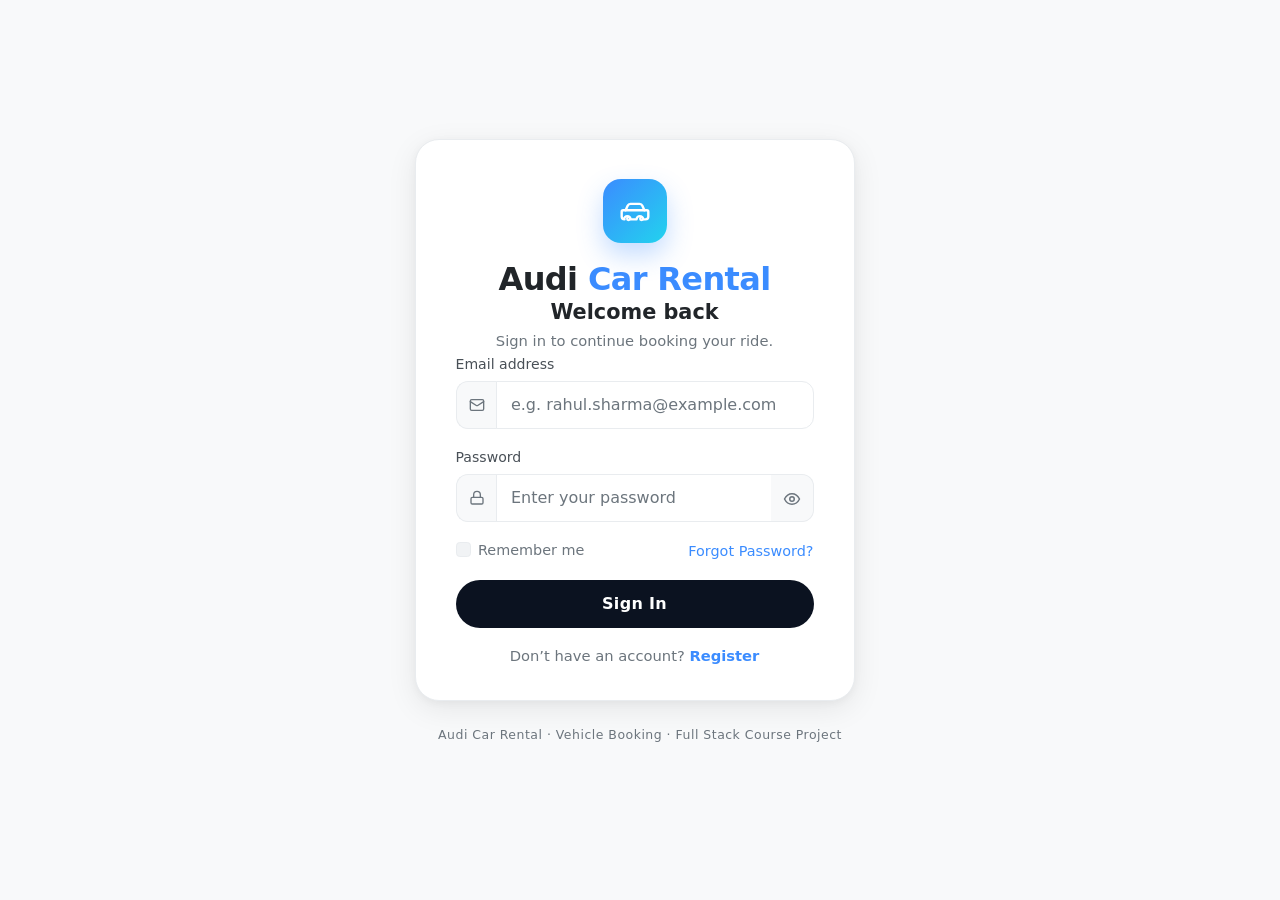
==== commit 5e525f62: "Rebrand to Audi Car Rental, enhance form validations, enforce vehicle availability, and remove splas" ====
--- a/index.html
+++ b/index.html
@@ -3,7 +3,7 @@
 <head>
     <meta charset="UTF-8">
     <meta name="viewport" content="width=device-width, initial-scale=1.0">
-    <title>SVD Travels | Vehicle Booking</title>
+    <title>Login | Audi Car Rental — Vehicle Booking</title>
 
     <!-- Bootstrap 5 CSS (CDN) -->
     <link href="https://cdn.jsdelivr.net/npm/bootstrap@5.3.3/dist/css/bootstrap.min.css" rel="stylesheet">
@@ -11,78 +11,136 @@
     <!-- Custom CSS -->
     <link rel="stylesheet" href="css/style.css">
 </head>
-<body>
+<body class="auth-page">
 
     <!-- =============================================
-         SPLASH SCREEN
-         index.html → auto-navigates → login.html
+         LOGIN SCREEN
+         Valid + submitted → home.html
          ============================================= -->
-    <section id="splash" class="splash-screen d-flex align-items-center justify-content-center text-center">
+    <section id="login" class="auth-screen d-flex align-items-center justify-content-center">
+        <div class="container">
+            <div class="row justify-content-center">
+                <div class="col-12 col-sm-10 col-md-8 col-lg-6 col-xl-5">
 
-        <!-- Decorative background rings -->
-        <div class="splash-bg-rings" aria-hidden="true">
-            <span class="bg-ring bg-ring-1"></span>
-            <span class="bg-ring bg-ring-2"></span>
-        </div>
+                    <!-- Auth card -->
+                    <div class="auth-card">
 
-        <!-- Main splash content -->
-        <div class="container splash-content">
-            <div class="row justify-content-center">
-                <div class="col-12 col-sm-10 col-md-8 col-lg-6">
+                        <!-- Branding -->
+                        <div class="auth-brand text-center">
+                            <div class="auth-logo d-inline-flex align-items-center justify-content-center">
+                                <svg viewBox="0 0 24 24" fill="none" xmlns="http://www.w3.org/2000/svg" role="img" aria-label="Audi Car Rental car logo">
+                                    <path d="M5.4 11.5 6.8 8.3a2.2 2.2 0 0 1 2-1.3h6.4a2.2 2.2 0 0 1 2 1.3l1.4 3.2"
+                                          stroke="#fff" stroke-width="1.7" stroke-linecap="round" stroke-linejoin="round"/>
+                                    <path d="M3.6 11.5h16.8a1 1 0 0 1 1 1v3.4a2 2 0 0 1-2 2h-1.7a2.3 2.3 0 0 0-4.6 0h-4.2a2.3 2.3 0 0 0-4.6 0H4.6a2 2 0 0 1-2-2v-3.4a1 1 0 0 1 1-1z"
+                                          stroke="#fff" stroke-width="1.7" stroke-linejoin="round"/>
+                                    <circle cx="7.4" cy="17.4" r="1.05" stroke="#fff" stroke-width="1.4"/>
+                                    <circle cx="16.6" cy="17.4" r="1.05" stroke="#fff" stroke-width="1.4"/>
+                                </svg>
+                            </div>
+                            <h1 class="auth-title">Audi <span class="text-accent">Car Rental</span></h1>
+                            <h2 class="auth-welcome">Welcome back</h2>
+                            <p class="auth-subtext mb-0">Sign in to continue booking your ride.</p>
+                        </div>
 
-                    <!-- Brand logo badge -->
-                    <div class="splash-logo mx-auto d-flex align-items-center justify-content-center">
-                        <svg viewBox="0 0 24 24" fill="none" xmlns="http://www.w3.org/2000/svg" role="img" aria-label="SVD Travels car logo">
-                            <path d="M5.4 11.5 6.8 8.3a2.2 2.2 0 0 1 2-1.3h6.4a2.2 2.2 0 0 1 2 1.3l1.4 3.2"
-                                  stroke="#fff" stroke-width="1.7" stroke-linecap="round" stroke-linejoin="round"/>
-                            <path d="M3.6 11.5h16.8a1 1 0 0 1 1 1v3.4a2 2 0 0 1-2 2h-1.7a2.3 2.3 0 0 0-4.6 0h-4.2a2.3 2.3 0 0 0-4.6 0H4.6a2 2 0 0 1-2-2v-3.4a1 1 0 0 1 1-1z"
-                                  stroke="#fff" stroke-width="1.7" stroke-linejoin="round"/>
-                            <circle cx="7.4" cy="17.4" r="1.05" stroke="#fff" stroke-width="1.4"/>
-                            <circle cx="16.6" cy="17.4" r="1.05" stroke="#fff" stroke-width="1.4"/>
-                        </svg>
+                        <!-- Login form -->
+                        <form id="loginForm" novalidate>
+
+                            <!-- Alert messages -->
+                            <div class="alert alert-danger auth-alert py-2 d-none" id="loginAlert" role="alert"></div>
+                            <div class="alert alert-success auth-alert py-2 d-none" id="loginSuccessAlert" role="alert"></div>
+
+                            <!-- Email -->
+                            <div class="mb-3" id="emailGroup">
+                                <label class="form-label" for="loginEmail">Email address</label>
+                                <div class="input-group">
+                                    <span class="input-group-text">
+                                        <svg width="16" height="16" viewBox="0 0 24 24" fill="none" stroke="currentColor"
+                                             stroke-width="2" stroke-linecap="round" stroke-linejoin="round" aria-hidden="true">
+                                            <rect x="2" y="4" width="20" height="16" rx="2"/>
+                                            <path d="m22 7-8.97 5.7a1.94 1.94 0 0 1-2.06 0L2 7"/>
+                                        </svg>
+                                    </span>
+                                    <input type="email" class="form-control" id="loginEmail" name="email"
+                                           placeholder="e.g. rahul.sharma@example.com" autocomplete="email">
+                                </div>
+                                <div class="invalid-feedback" id="emailError"></div>
+                            </div>
+
+                            <!-- Password -->
+                            <div class="mb-3" id="passwordGroup">
+                                <label class="form-label" for="loginPassword">Password</label>
+                                <div class="input-group">
+                                    <span class="input-group-text">
+                                        <svg width="16" height="16" viewBox="0 0 24 24" fill="none" stroke="currentColor"
+                                             stroke-width="2" stroke-linecap="round" stroke-linejoin="round" aria-hidden="true">
+                                            <rect x="3" y="11" width="18" height="10" rx="2"/>
+                                            <path d="M7 11V7a5 5 0 0 1 10 0v4"/>
+                                        </svg>
+                                    </span>
+                                    <input type="password" class="form-control" id="loginPassword" name="password"
+                                           placeholder="Enter your password" autocomplete="current-password">
+                                    <button type="button" class="btn btn-toggle-pw" id="togglePassword"
+                                             aria-label="Show or hide password" title="Show / hide password">
+                                        <svg id="iconEyeShow" width="18" height="18" viewBox="0 0 24 24" fill="none"
+                                             stroke="currentColor" stroke-width="2" stroke-linecap="round" stroke-linejoin="round" aria-hidden="true">
+                                            <path d="M2 12s3.5-7 10-7 10 7 10 7-3.5 7-10 7-10-7-10-7Z"/>
+                                            <circle cx="12" cy="12" r="3"/>
+                                        </svg>
+                                        <svg id="iconEyeHide" width="18" height="18" viewBox="0 0 24 24" fill="none"
+                                             stroke="currentColor" stroke-width="2" stroke-linecap="round" stroke-linejoin="round"
+                                             aria-hidden="true" style="display:none">
+                                            <path d="M9.88 9.88a3 3 0 1 0 4.24 4.24"/>
+                                            <path d="M10.73 5.08A10.43 10.43 0 0 1 12 5c7 0 10 7 10 7a13.16 13.16 0 0 1-1.67 2.68"/>
+                                            <path d="M6.61 6.61A13.526 13.526 0 0 0 2 12s3 7 10 7a9.74 9.74 0 0 0 5.39-1.61"/>
+                                            <line x1="2" x2="22" y1="2" y2="22"/>
+                                        </svg>
+                                    </button>
+                                </div>
+                                <div class="invalid-feedback" id="passwordError"></div>
+                            </div>
+
+                            <!-- Remember me + Forgot password -->
+                            <div class="d-flex justify-content-between align-items-center mb-3 auth-tools">
+                                <div class="form-check">
+                                    <input class="form-check-input" type="checkbox" id="rememberMe">
+                                    <label class="form-check-label" for="rememberMe">Remember me</label>
+                                </div>
+                                <a href="#" id="forgotLink" class="link-forgot">Forgot Password?</a>
+                            </div>
+
+                            <!-- Info alert (forgot password) -->
+                            <div class="alert alert-info auth-alert py-2 d-none" id="forgotAlert" role="alert">
+                                Password reset is coming in a later milestone — no worries!
+                            </div>
+
+                            <!-- Login button -->
+                            <button type="submit" class="btn btn-login w-100" id="btnLogin">Sign In</button>
+
+                            <!-- Register switch -->
+                            <p class="auth-switch text-center mt-3 mb-0">
+                                Don&rsquo;t have an account?
+                                <a href="register.html" class="auth-link">Register</a>
+                            </p>
+                        </form>
+
                     </div>
 
-                    <!-- App name -->
-                    <h1 class="app-name"><span class="name-wheel">SVD</span> <span class="name-wise">Travels</span></h1>
-
-                    <!-- Tagline -->
-                    <p class="app-tagline mb-0">
-                        Book your ride &amp; rent a vehicle — anywhere, anytime.
+                    <!-- Footer -->
+                    <p class="auth-foot text-center mt-4">
+                        Audi Car Rental &middot; Vehicle Booking &middot; Full Stack Course Project
                     </p>
-
-                    <!-- Continue button -->
-                    <a id="btnContinue" href="login.html" role="button" class="btn btn-continue mt-4">
-                        Continue &nbsp;&raquo;
-                    </a>
 
                 </div>
             </div>
         </div>
-
-        <!-- Vehicle-themed visual area (bottom scene) -->
-        <div class="vehicle-scene" aria-hidden="true">
-            <div class="scene-glow"></div>
-            <div class="scene-sky"></div>
-
-            <!-- City skyline silhouette -->
-            <div class="skyline">
-                <span class="bldg b1"></span>
-                <span class="bldg b2"></span>
-                <span class="bldg b3"></span>
-                <span class="bldg b4"></span>
-            </div>
-
-            <div class="road"></div>
-        </div>
-
     </section>
 
     <!-- jQuery (CDN) -->
     <script src="https://code.jquery.com/jquery-3.7.1.min.js"></script>
     <!-- Bootstrap JS bundle (CDN) -->
     <script src="https://cdn.jsdelivr.net/npm/bootstrap@5.3.3/dist/js/bootstrap.bundle.min.js"></script>
-    <!-- Custom JS -->
-    <script src="js/main.js"></script>
+    <!-- Auth logic -->
+    <script src="js/auth.js"></script>
 
 </body>
 </html>
--- a/css/style.css
+++ b/css/style.css
@@ -1,5 +1,5 @@
 /* =============================================
-   SVD Travels — Global Stylesheet
+   Audi Car Rental — Global Stylesheet
    Stack: HTML / CSS / Bootstrap 5
    Design: clean, modern, vehicle-themed
    ============================================= */
